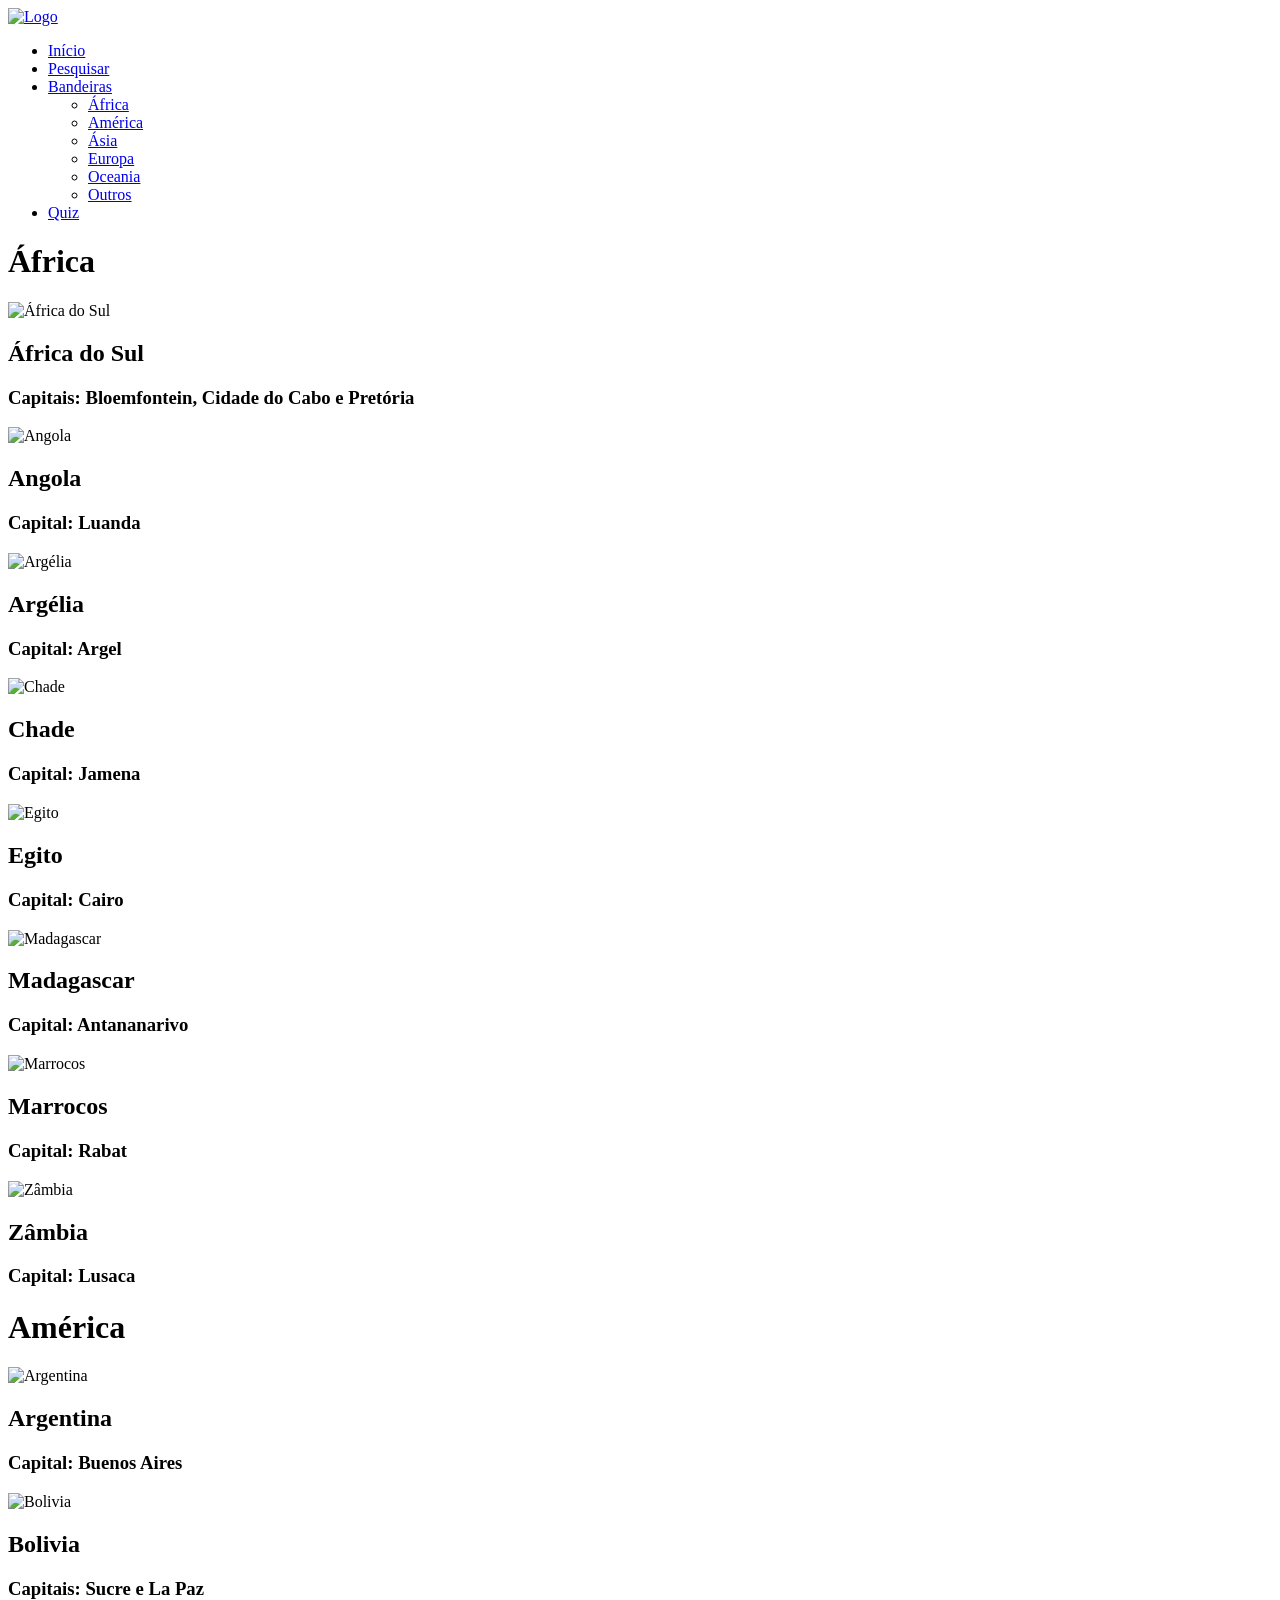
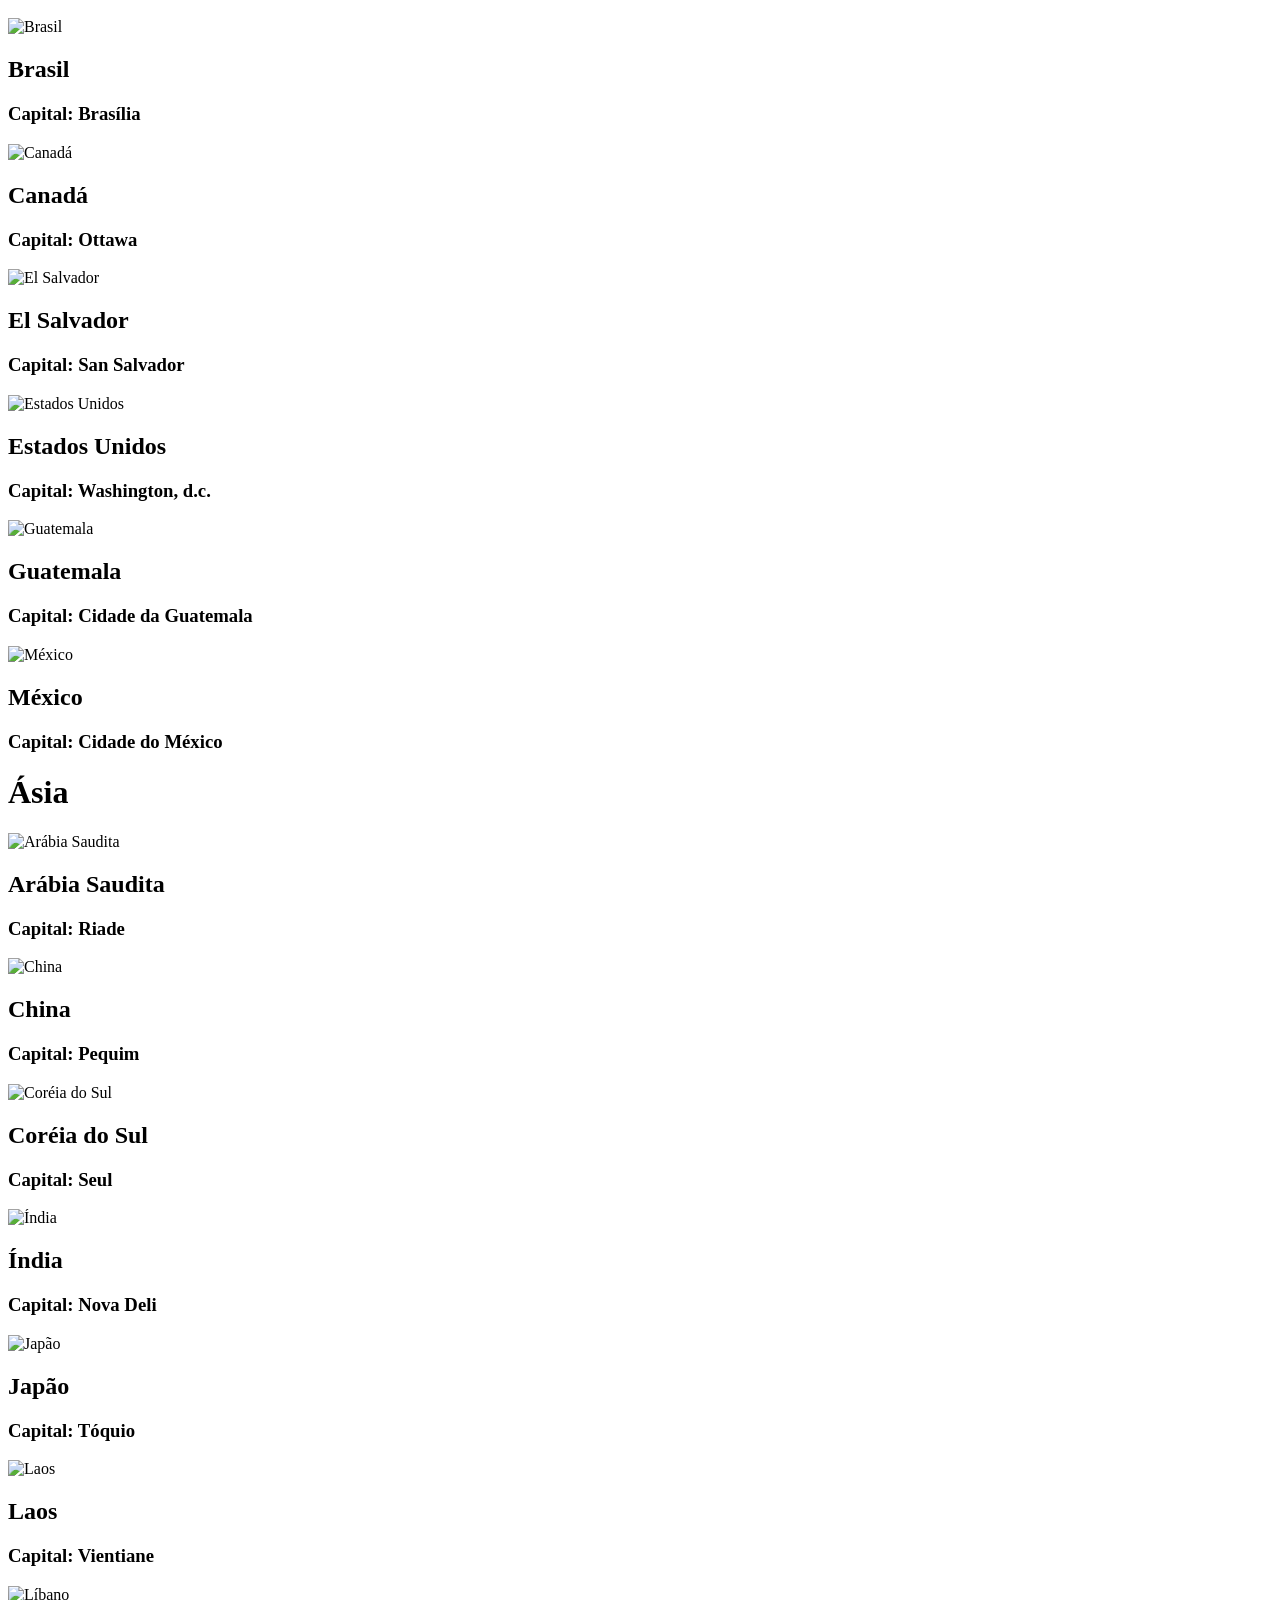
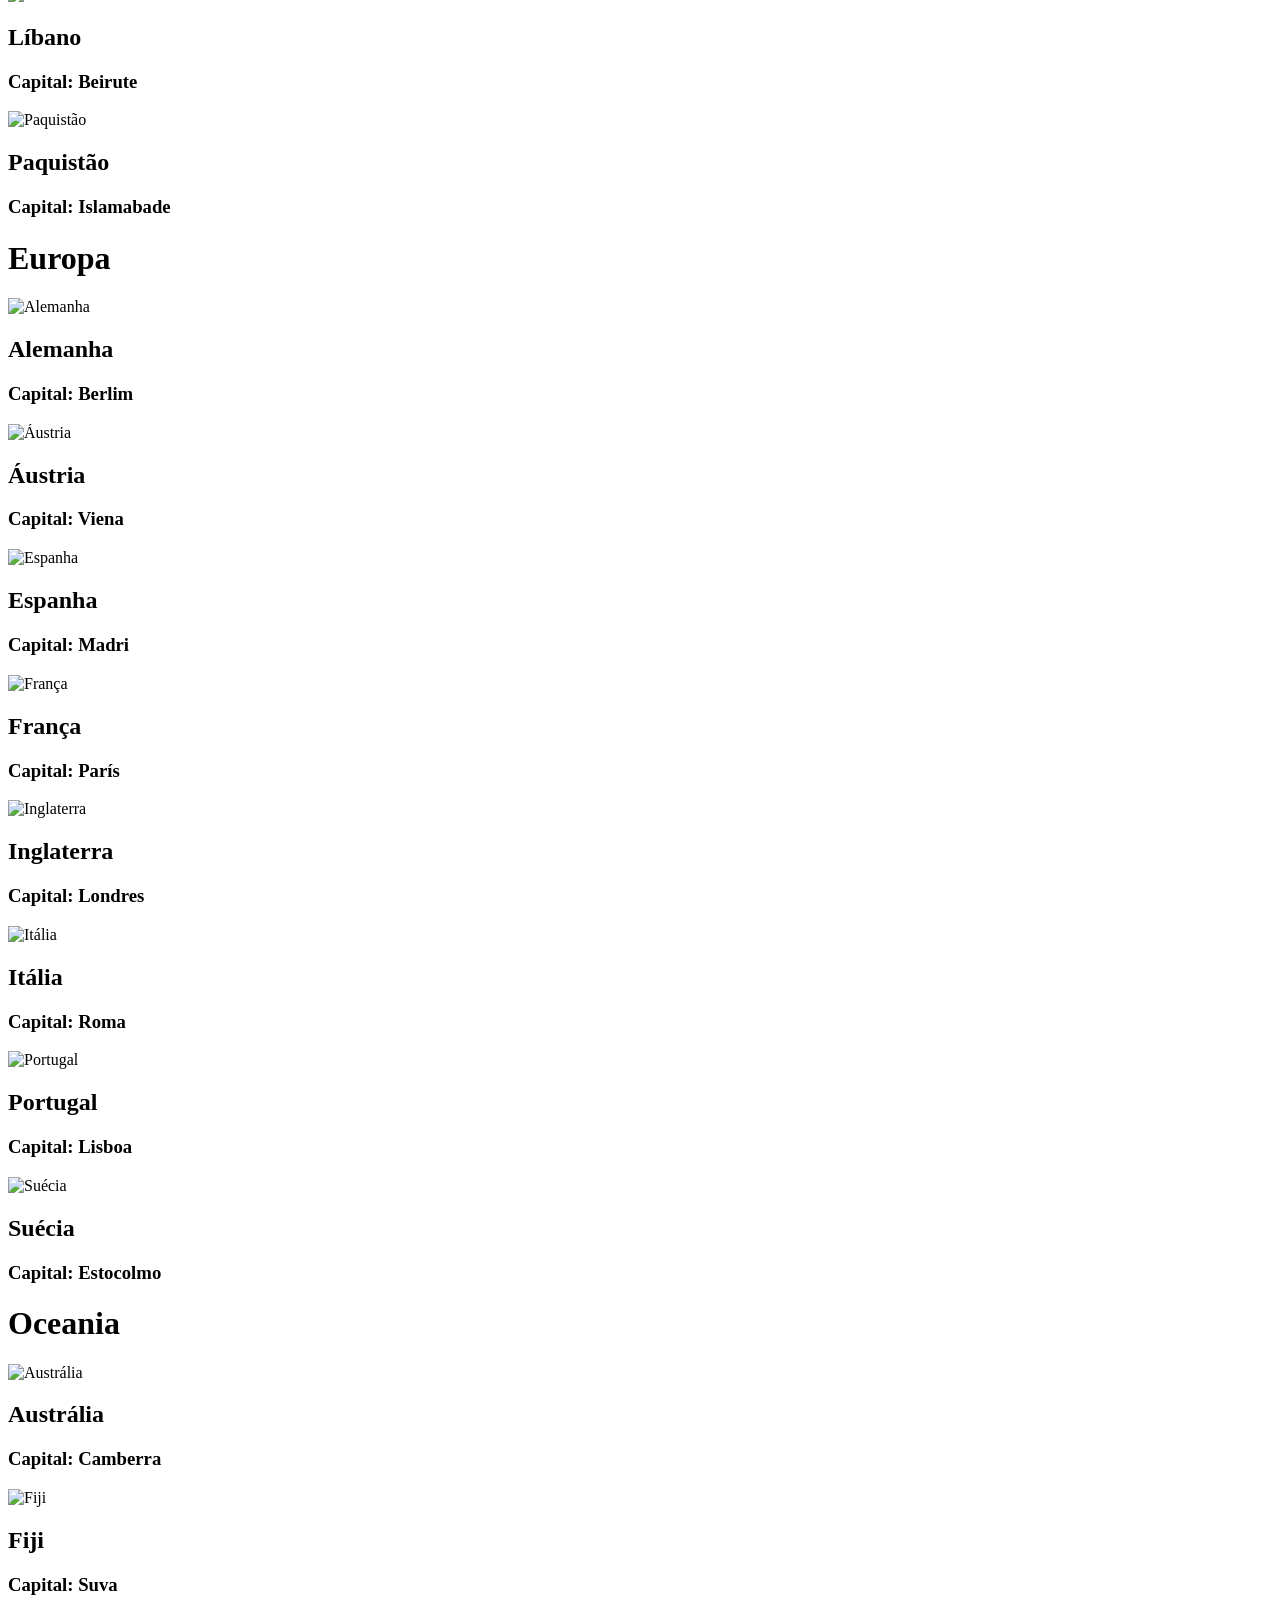
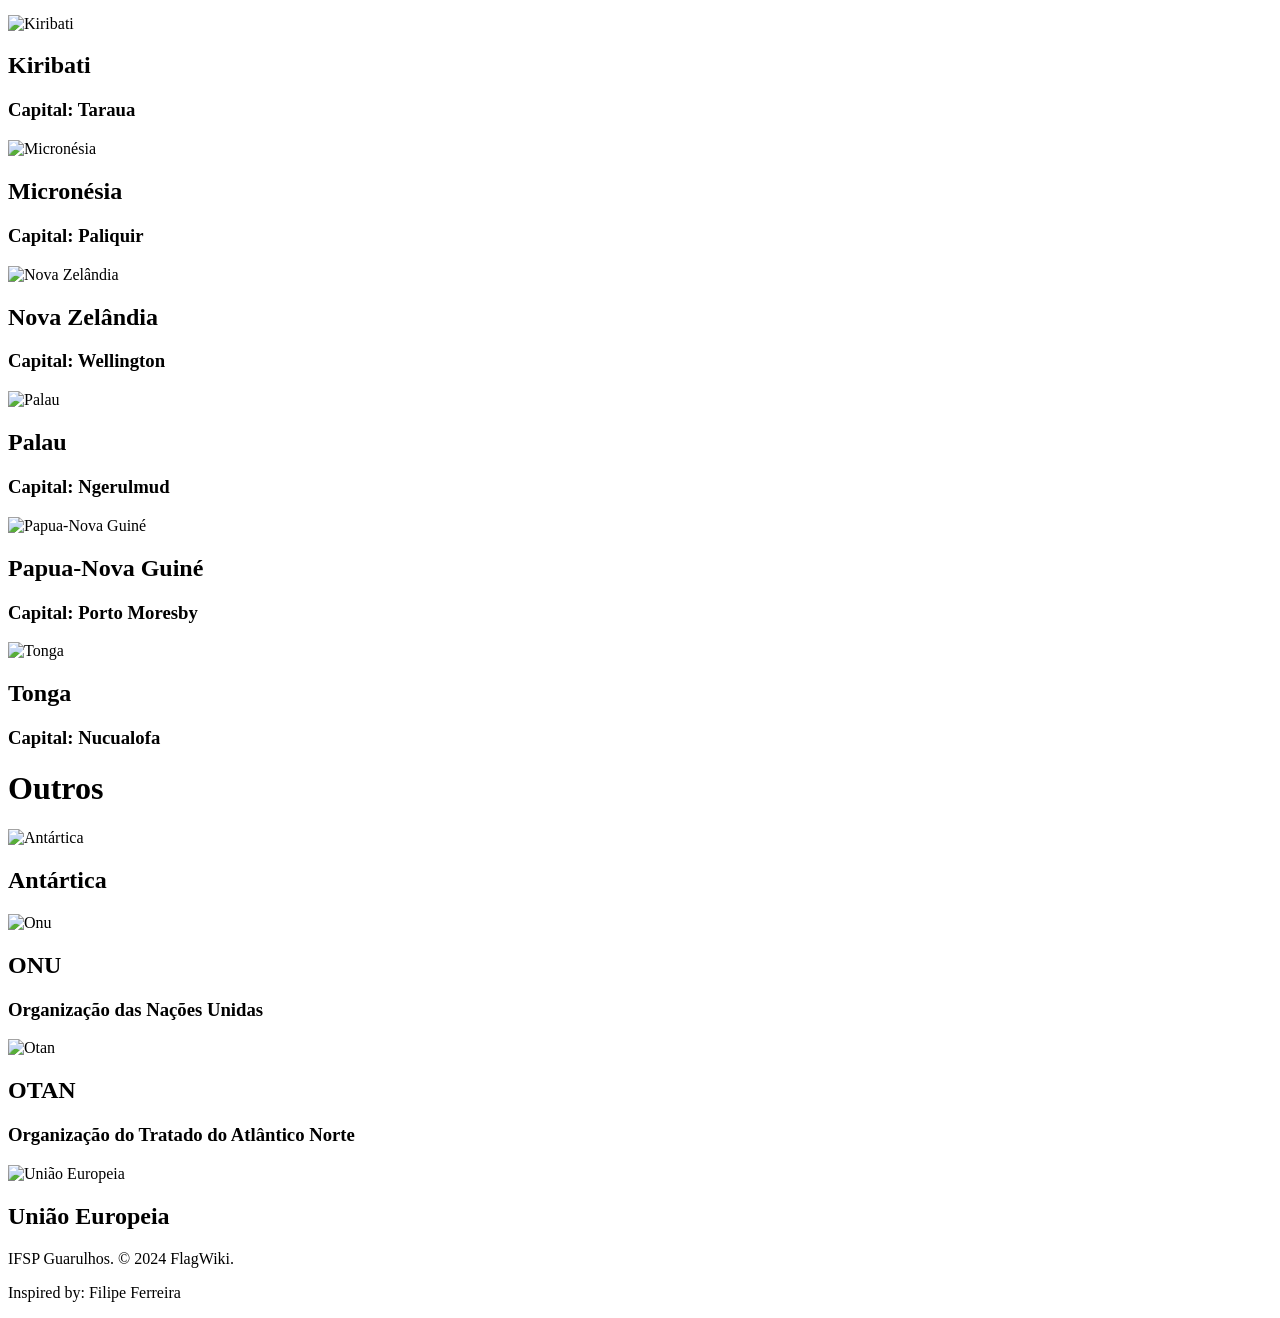
==== Bandeiras.html @ 60eb70ae "Primeiro commit" ====
<!DOCTYPE html>
<html>
    <head>
        <meta charset="UTF-8">
        <meta http-equiv="X-UA-Compatible" content="IE=edge">
        <meta name="viewport" content="width=device-width, initial-scale=1.0">
        <link rel="stylesheet" type="text/css" href="../Bandeiras site/estilos/menu.css"/>
        <link rel="stylesheet" type="text/css" href="../Bandeiras site/estilos/bandeiras.css"/>
        <link rel="icon" href="../Bandeiras site/imagens/Logo.png">
        <script src="../Bandeiras site/scripts/menu.js" defer></script>
        <title>FlagWiki</title>
    </head>
    <body>
        <nav>
            <div class="menu">
                <a href="../Bandeiras site/index.html"><img src="../Bandeiras site/imagens/logoCompleta.png" alt="Logo" class="logo"></a>
                <div class="hamburguer">
                    <span></span>
                    <span></span>
                    <span></span>
                </div>
                <ul class="botoes-menu">
                    <li><a href="../Bandeiras site/index.html">Início</a></li>
                    <li><a href="../Bandeiras site/Pesquisar.html">Pesquisar</a></li>
                    <li class="hamburguer">
                        <a href="../Bandeiras site/Bandeiras.html">Bandeiras</a>
                        <ul class="menuzinho">
                            <li><a href="../Bandeiras site/Bandeiras.html#africa">África</a></li>
                            <li><a href="../Bandeiras site/Bandeiras.html#america">América</a></li>
                            <li><a href="../Bandeiras site/Bandeiras.html#asia">Ásia</a></li>
                            <li><a href="../Bandeiras site/Bandeiras.html#europa">Europa</a></li>
                            <li><a href="../Bandeiras site/Bandeiras.html#oceania">Oceania</a></li>
                            <li><a href="../Bandeiras site/Bandeiras.html#outros">Outros</a></li>
                        </ul>
                    </li>
                    <li><a href="../Bandeiras site/Quiz.html">Quiz</a></li>
                </ul>
            </div>
        </nav>
        <main>
            <div class="bandeiras">
                <h1 id="africa" class="continente">África</h1>
                <div class="bandeiraItem">
                    <img src="../Bandeiras site/imagens/bandeiras/africa/africaDoSul.png" alt="África do Sul">
                <div class="informacoes">
                        <h2>África do Sul</h2>
                        <h3>Capitais: Bloemfontein, Cidade do Cabo e Pretória </h3>
                    </div>
                </div>
                <div class="bandeiraItem">
                    <img src="../Bandeiras site/imagens/bandeiras/africa/angola.png" alt="Angola">
                <div class="informacoes">
                        <h2>Angola</h2>
                        <h3>Capital: Luanda</h3>
                    </div>
                </div>
                <div class="bandeiraItem">
                    <img src="../Bandeiras site/imagens/bandeiras/africa/argelia.jpg" alt="Argélia">
                <div class="informacoes">
                        <h2>Argélia</h2>
                        <h3>Capital: Argel</h3>
                    </div>
                </div>
                <div class="bandeiraItem">
                    <img src="../Bandeiras site/imagens/bandeiras/africa/chade.png" alt="Chade">
                <div class="informacoes">
                        <h2>Chade</h2>
                        <h3>Capital: Jamena</h3>
                    </div>
                </div>
                <div class="bandeiraItem">
                    <img src="../Bandeiras site/imagens/bandeiras/africa/egito.png" alt="Egito">
                <div class="informacoes">
                        <h2>Egito</h2>
                        <h3>Capital: Cairo</h3>
                    </div>
                </div>
                <div class="bandeiraItem">
                    <img src="../Bandeiras site/imagens/bandeiras/africa/madagascar.png" alt="Madagascar">
                <div class="informacoes">
                        <h2>Madagascar</h2>
                        <h3>Capital: Antananarivo</h3>
                    </div>
                </div>
                <div class="bandeiraItem">
                    <img src="../Bandeiras site/imagens/bandeiras/africa/marrocos.png" alt="Marrocos">
                <div class="informacoes">
                        <h2>Marrocos</h2>
                        <h3>Capital: Rabat</h3>
                    </div>
                </div>
                <div class="bandeiraItem">
                    <img src="../Bandeiras site/imagens/bandeiras/africa/zambia.png" alt="Zâmbia">
                <div class="informacoes">
                        <h2>Zâmbia</h2>
                        <h3>Capital: Lusaca</h3>
                    </div>
                </div>
                <h1 id="america" class="continente">América</h1>
                <div class="bandeiraItem">
                    <img src="../Bandeiras site/imagens/bandeiras/americas/argentina.png" alt="Argentina">
                <div class="informacoes">
                        <h2>Argentina</h2>
                        <h3>Capital: Buenos Aires</h3>
                    </div>
                </div>
                <div class="bandeiraItem">
                    <img src="../Bandeiras site/imagens/bandeiras/americas/bolivia.png" alt="Bolivia">
                <div class="informacoes">
                        <h2>Bolivia</h2>
                        <h3>Capitais: Sucre e La Paz</h3>
                    </div>
                </div>
                <div class="bandeiraItem">
                    <img src="../Bandeiras site/imagens/bandeiras/americas/brasil.png" alt="Brasil">
                <div class="informacoes">
                        <h2>Brasil</h2>
                        <h3>Capital: Brasília</h3>
                    </div>
                </div>
                <div class="bandeiraItem">
                    <img src="../Bandeiras site/imagens/bandeiras/americas/canada.png" alt="Canadá">
                <div class="informacoes">
                        <h2>Canadá</h2>
                        <h3>Capital: Ottawa</h3>
                    </div>
                </div>
                <div class="bandeiraItem">
                    <img src="../Bandeiras site/imagens/bandeiras/americas/elSalvador.png" alt="El Salvador">
                <div class="informacoes">
                        <h2>El Salvador</h2>
                        <h3>Capital: San Salvador</h3>
                    </div>
                </div>
                <div class="bandeiraItem">
                    <img src="../Bandeiras site/imagens/bandeiras/americas/estadosUnidos.png" alt="Estados Unidos">
                <div class="informacoes">
                        <h2>Estados Unidos</h2>
                        <h3>Capital: Washington, d.c.</h3>
                    </div>
                </div>
                <div class="bandeiraItem">
                    <img src="../Bandeiras site/imagens/bandeiras/americas/guatemala.png" alt="Guatemala">
                <div class="informacoes">
                        <h2>Guatemala</h2>
                        <h3>Capital: Cidade da Guatemala</h3>
                    </div>
                </div>
                <div class="bandeiraItem">
                    <img src="../Bandeiras site/imagens/bandeiras/americas/mexico.png" alt="México">
                <div class="informacoes">
                        <h2>México</h2>
                        <h3>Capital: Cidade do México</h3>
                    </div>
                </div>
                <h1 id="asia" class="continente">Ásia</h1>
                <div class="bandeiraItem">
                    <img src="../Bandeiras site/imagens/bandeiras/asia/arabiaSaudita.png" alt="Arábia Saudita">
                <div class="informacoes">
                        <h2>Arábia Saudita</h2>
                        <h3>Capital: Riade</h3>
                    </div>
                </div>
                <div class="bandeiraItem">
                    <img src="../Bandeiras site/imagens/bandeiras/asia/china.png" alt="China">
                <div class="informacoes">
                        <h2>China</h2>
                        <h3>Capital: Pequim</h3>
                    </div>
                </div>
                <div class="bandeiraItem">
                    <img src="../Bandeiras site/imagens/bandeiras/asia/coreiaDoSul.png" alt="Coréia do Sul">
                <div class="informacoes">
                        <h2>Coréia do Sul</h2>
                        <h3>Capital: Seul</h3>
                    </div>
                </div>
                <div class="bandeiraItem">
                    <img src="../Bandeiras site/imagens/bandeiras/asia/india.png" alt="Índia">
                <div class="informacoes">
                        <h2>Índia</h2>
                        <h3>Capital: Nova Deli</h3>
                    </div>
                </div>
                <div class="bandeiraItem">
                    <img src="../Bandeiras site/imagens/bandeiras/asia/japao.png" alt="Japão">
                <div class="informacoes">
                        <h2>Japão</h2>
                        <h3>Capital: Tóquio</h3>
                    </div>
                </div>
                <div class="bandeiraItem">
                    <img src="../Bandeiras site/imagens/bandeiras/asia/laos.png" alt="Laos">
                <div class="informacoes">
                        <h2>Laos</h2>
                        <h3>Capital: Vientiane</h3>
                    </div>
                </div>
                <div class="bandeiraItem">
                    <img src="../Bandeiras site/imagens/bandeiras/asia/libano.png" alt="Líbano">
                <div class="informacoes">
                        <h2>Líbano</h2>
                        <h3>Capital: Beirute</h3>
                    </div>
                </div>
                <div class="bandeiraItem">
                    <img src="../Bandeiras site/imagens/bandeiras/asia/paquistao.png" alt="Paquistão">
                <div class="informacoes">
                        <h2>Paquistão</h2>
                        <h3>Capital: Islamabade</h3>
                    </div>
                </div>
                <h1 id="europa" class="continente">Europa</h1>
                <div class="bandeiraItem">
                    <img src="../Bandeiras site/imagens/bandeiras/europa/alemanha.png" alt="Alemanha">
                <div class="informacoes">
                        <h2>Alemanha</h2>
                        <h3>Capital: Berlim</h3>
                    </div>
                </div>
                <div class="bandeiraItem">
                    <img src="../Bandeiras site/imagens/bandeiras/europa/austria.png" alt="Áustria">
                <div class="informacoes">
                        <h2>Áustria</h2>
                        <h3>Capital: Viena</h3>
                    </div>
                </div>
                <div class="bandeiraItem">
                    <img src="../Bandeiras site/imagens/bandeiras/europa/espanha.png" alt="Espanha">
                <div class="informacoes">
                        <h2>Espanha</h2>
                        <h3>Capital: Madri</h3>
                    </div>
                </div>
                <div class="bandeiraItem">
                    <img src="../Bandeiras site/imagens/bandeiras/europa/franca.png" alt="França">
                <div class="informacoes">
                        <h2>França</h2>
                        <h3>Capital: París</h3>
                    </div>
                </div>
                <div class="bandeiraItem">
                    <img src="../Bandeiras site/imagens/bandeiras/europa/inglaterra.jpg" alt="Inglaterra">
                <div class="informacoes">
                        <h2>Inglaterra</h2>
                        <h3>Capital: Londres</h3>
                    </div>
                </div>
                <div class="bandeiraItem">
                    <img src="../Bandeiras site/imagens/bandeiras/europa/italia.png" alt="Itália">
                <div class="informacoes">
                        <h2>Itália</h2>
                        <h3>Capital: Roma</h3>
                    </div>
                </div>
                <div class="bandeiraItem">
                    <img src="../Bandeiras site/imagens/bandeiras/europa/portugal.png" alt="Portugal">
                <div class="informacoes">
                        <h2>Portugal</h2>
                        <h3>Capital: Lisboa</h3>
                    </div>
                </div>
                <div class="bandeiraItem">
                    <img src="../Bandeiras site/imagens/bandeiras/europa/suecia.png" alt="Suécia">
                <div class="informacoes">
                        <h2>Suécia</h2>
                        <h3>Capital: Estocolmo</h3>
                    </div>
                </div>
                <h1 id="oceania" class="continente">Oceania</h1>
                <div class="bandeiraItem">
                    <img src="../Bandeiras site/imagens/bandeiras/oceania/australia.png" alt="Austrália">
                <div class="informacoes">
                        <h2>Austrália</h2>
                        <h3>Capital: Camberra</h3>
                    </div>
                </div>
                <div class="bandeiraItem">
                    <img src="../Bandeiras site/imagens/bandeiras/oceania/fiji.png" alt="Fiji">
                <div class="informacoes">
                        <h2>Fiji</h2>
                        <h3>Capital: Suva</h3>
                    </div>
                </div>
                <div class="bandeiraItem">
                    <img src="../Bandeiras site/imagens/bandeiras/oceania/kiribati.png" alt="Kiribati">
                <div class="informacoes">
                        <h2>Kiribati</h2>
                        <h3>Capital: Taraua</h3>
                    </div>
                </div>
                <div class="bandeiraItem">
                    <img src="../Bandeiras site/imagens/bandeiras/oceania/micronesia.png" alt="Micronésia">
                <div class="informacoes">
                        <h2>Micronésia</h2>
                        <h3>Capital: Paliquir</h3>
                    </div>
                </div>
                <div class="bandeiraItem">
                    <img src="../Bandeiras site/imagens/bandeiras/oceania/novaZelandia.png" alt="Nova Zelândia">
                <div class="informacoes">
                        <h2>Nova Zelândia</h2>
                        <h3>Capital: Wellington</h3>
                    </div>
                </div>
                <div class="bandeiraItem">
                    <img src="../Bandeiras site/imagens/bandeiras/oceania/palau.png" alt="Palau">
                <div class="informacoes">
                        <h2>Palau</h2>
                        <h3>Capital: Ngerulmud</h3>
                    </div>
                </div>
                <div class="bandeiraItem">
                    <img src="../Bandeiras site/imagens/bandeiras/oceania/papuaNovaGuine.png" alt="Papua-Nova Guiné">
                <div class="informacoes">
                        <h2>Papua-Nova Guiné</h2>
                        <h3>Capital: Porto Moresby</h3>
                    </div>
                </div>
                <div class="bandeiraItem">
                    <img src="../Bandeiras site/imagens/bandeiras/oceania/tonga.png" alt="Tonga">
                <div class="informacoes">
                        <h2>Tonga</h2>
                        <h3>Capital: Nucualofa</h3>
                    </div>
                </div>
                <h1 id="outros" class="continente">Outros</h1>
                <div class="bandeiraItem">
                    <img src="../Bandeiras site/imagens/bandeiras/outros/antartica.png" alt="Antártica">
                <div class="informacoes">
                        <h2>Antártica</h2>
                    </div>
                </div>
                <div class="bandeiraItem">
                    <img src="../Bandeiras site/imagens/bandeiras/outros/onu.jpg" alt="Onu">
                <div class="informacoes">
                        <h2>ONU</h2>
                        <h3>Organização das Nações Unidas</h3>
                    </div>
                </div>
                <div class="bandeiraItem">
                    <img src="../Bandeiras site/imagens/bandeiras/outros/otan.png" alt="Otan">
                <div class="informacoes">
                        <h2>OTAN</h2>
                        <h3>Organização do Tratado do Atlântico Norte</h3>
                    </div>
                </div>
                <div class="bandeiraItem">
                    <img src="../Bandeiras site/imagens/bandeiras/outros/uniaoEuropeia.png" alt="União Europeia">
                <div class="informacoes">
                        <h2>União Europeia</h2>
                    </div>
                </div>
            </div>
        </main>
        <footer>
            <p>IFSP Guarulhos. © 2024 FlagWiki.</p>
            <p>Inspired by: Filipe Ferreira</p>
        </footer>
    </body>
</html>
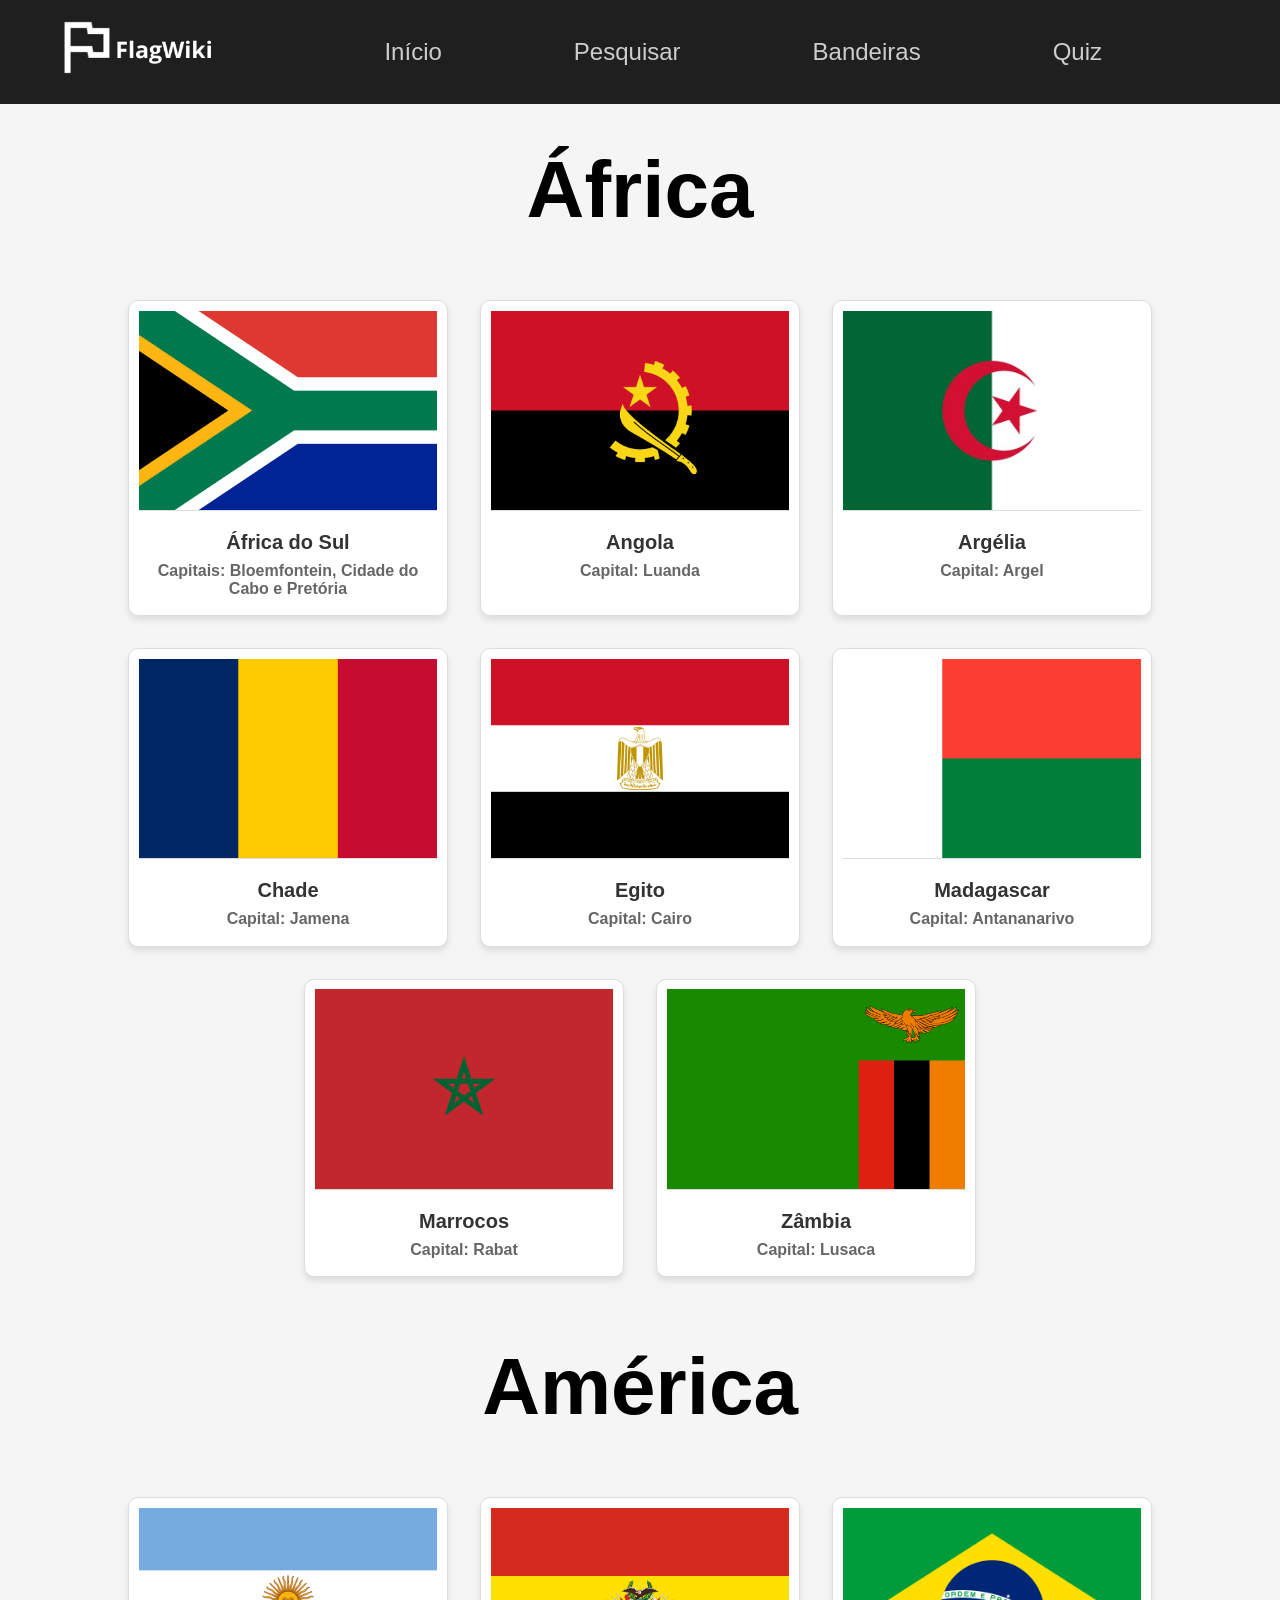
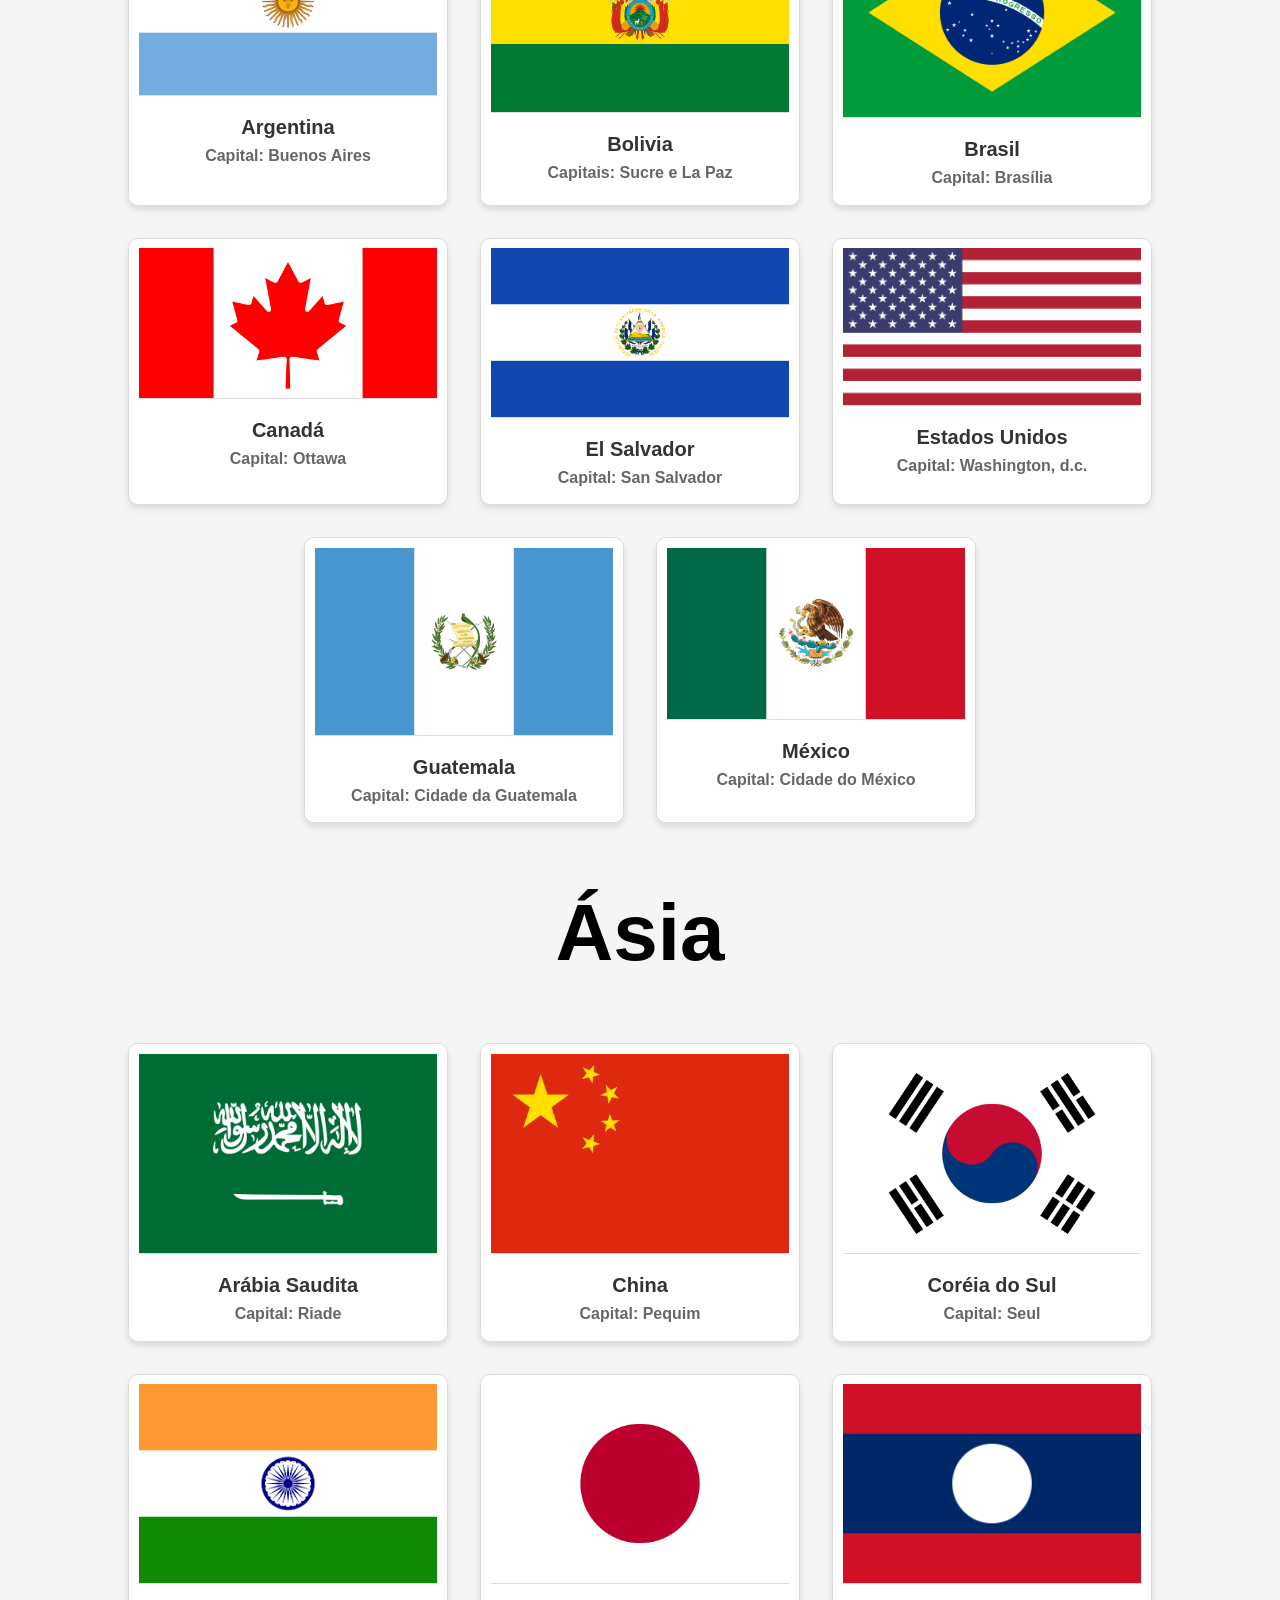
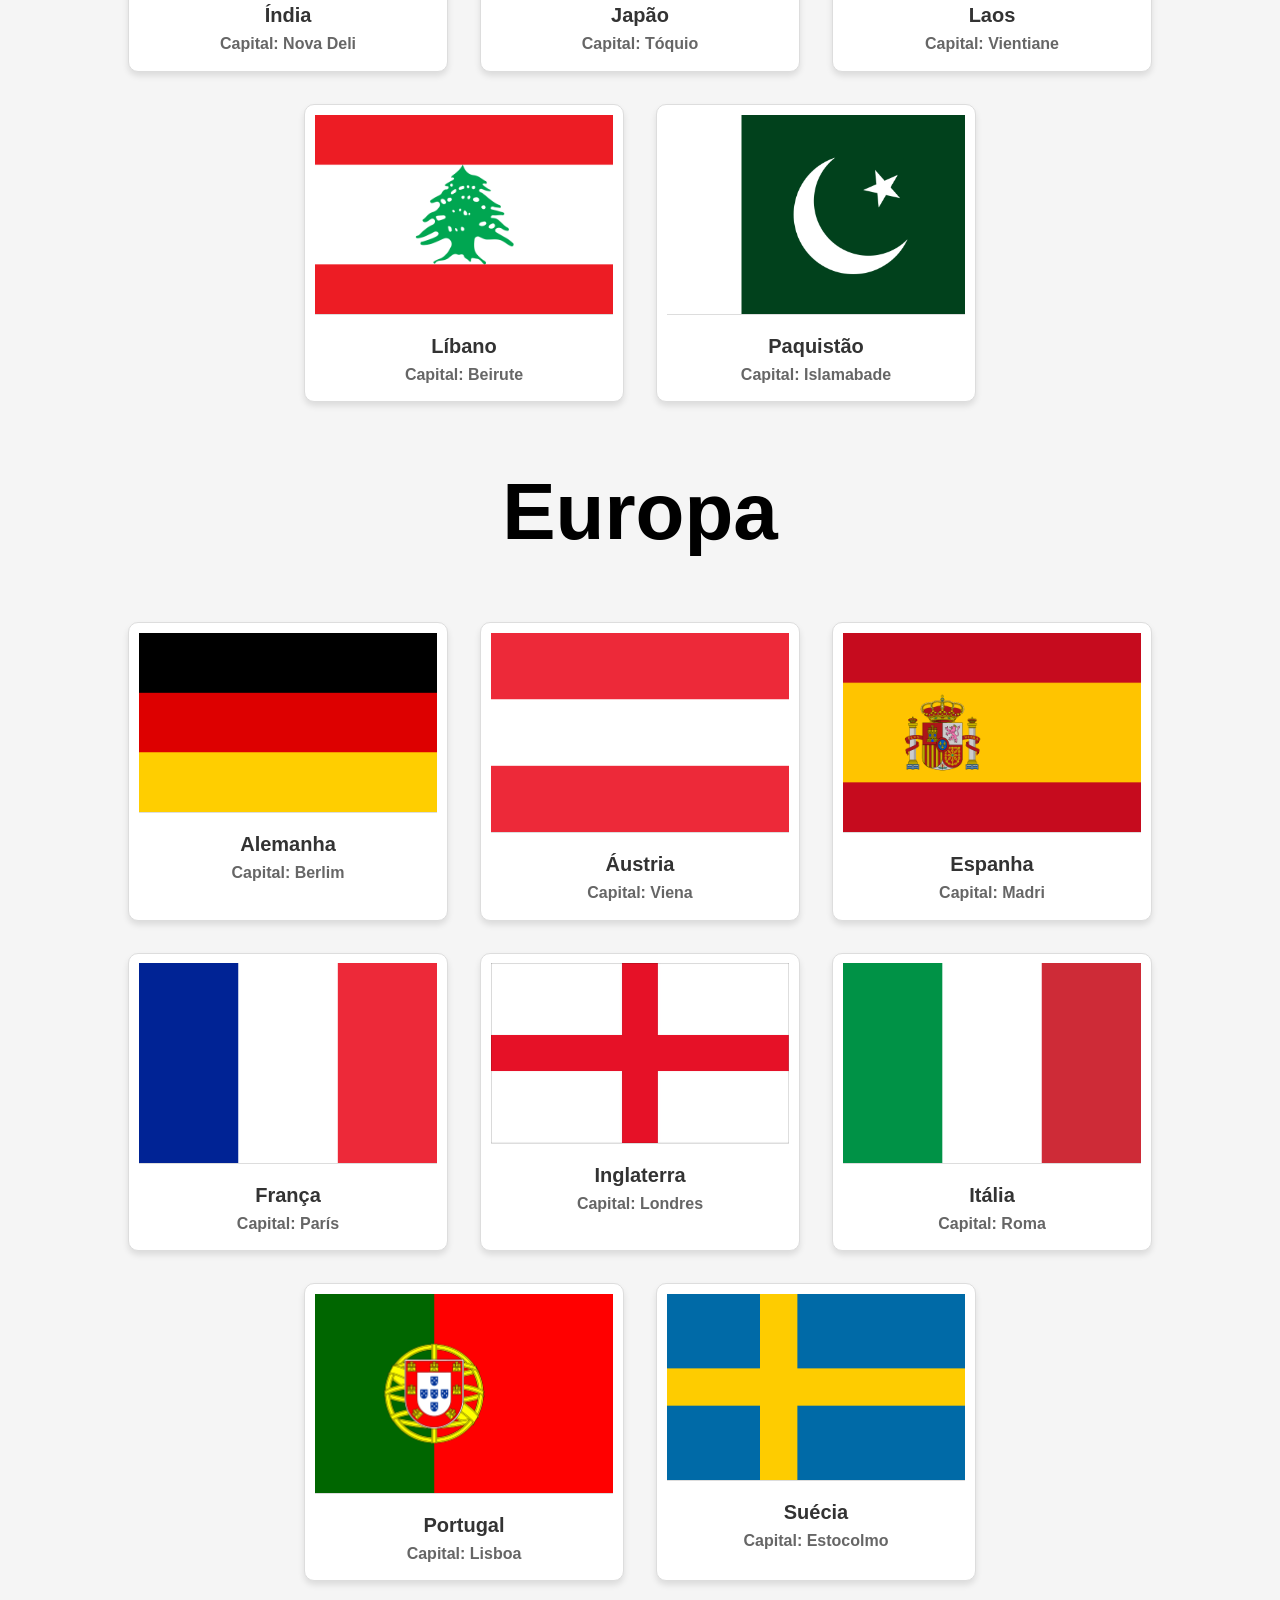
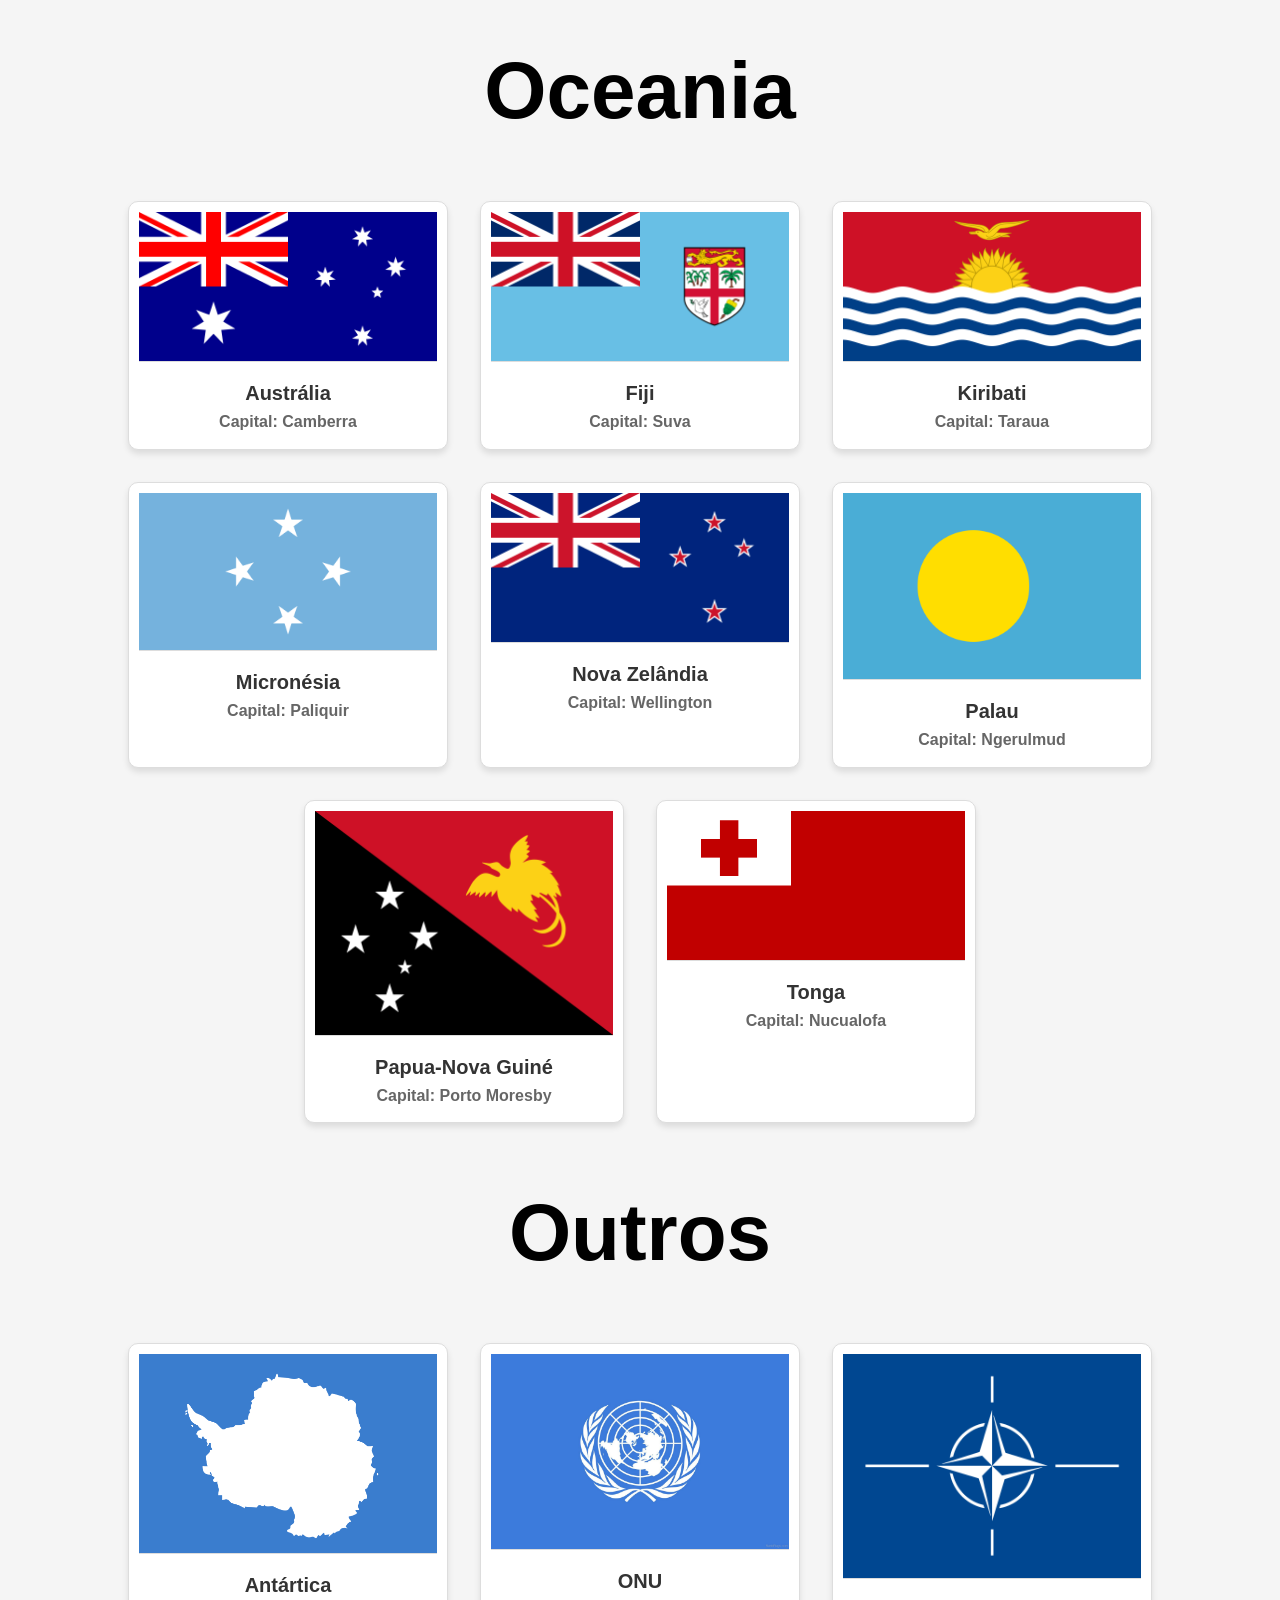
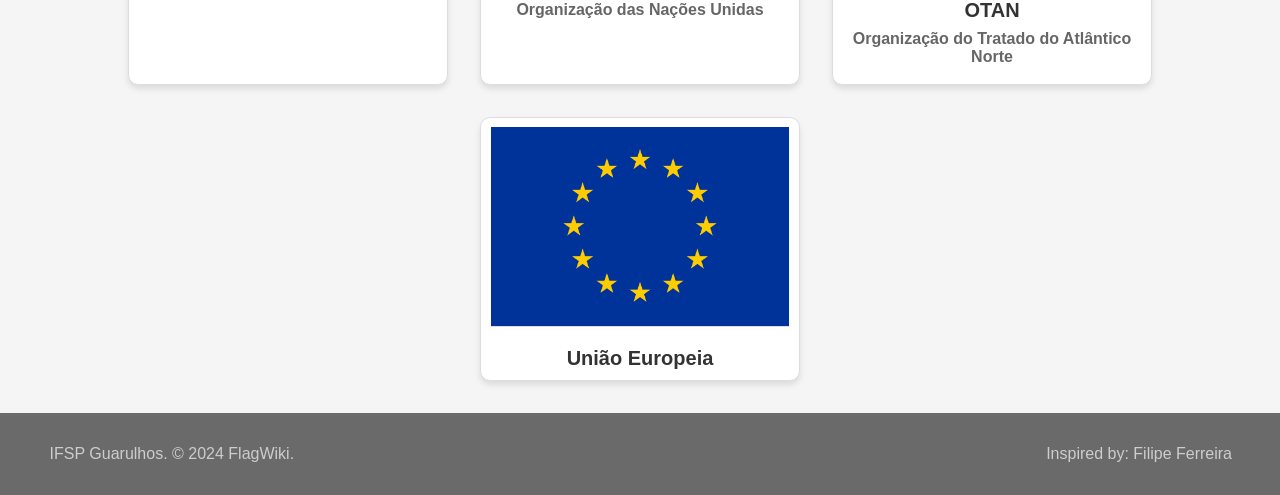
==== commit 91daa5a2: "corrigindo caminhos e css" ====
--- a/Bandeiras.html
+++ b/Bandeiras.html
@@ -4,36 +4,36 @@
         <meta charset="UTF-8">
         <meta http-equiv="X-UA-Compatible" content="IE=edge">
         <meta name="viewport" content="width=device-width, initial-scale=1.0">
-        <link rel="stylesheet" type="text/css" href="../Bandeiras site/estilos/menu.css"/>
-        <link rel="stylesheet" type="text/css" href="../Bandeiras site/estilos/bandeiras.css"/>
-        <link rel="icon" href="../Bandeiras site/imagens/Logo.png">
-        <script src="../Bandeiras site/scripts/menu.js" defer></script>
+        <link rel="stylesheet" type="text/css" href="estilos/menu.css"/>
+        <link rel="stylesheet" type="text/css" href="estilos/bandeiras.css"/>
+        <link rel="icon" href="imagens/Logo.png">
+        <script src="scripts/menu.js" defer></script>
         <title>FlagWiki</title>
     </head>
     <body>
         <nav>
             <div class="menu">
-                <a href="../Bandeiras site/index.html"><img src="../Bandeiras site/imagens/logoCompleta.png" alt="Logo" class="logo"></a>
+                <a href="index.html"><img src="imagens/logoCompleta.png" alt="Logo" class="logo"></a>
                 <div class="hamburguer">
                     <span></span>
                     <span></span>
                     <span></span>
                 </div>
                 <ul class="botoes-menu">
-                    <li><a href="../Bandeiras site/index.html">Início</a></li>
-                    <li><a href="../Bandeiras site/Pesquisar.html">Pesquisar</a></li>
+                    <li><a href="index.html">Início</a></li>
+                    <li><a href="Pesquisar.html">Pesquisar</a></li>
                     <li class="hamburguer">
-                        <a href="../Bandeiras site/Bandeiras.html">Bandeiras</a>
+                        <a href="Bandeiras.html">Bandeiras</a>
                         <ul class="menuzinho">
-                            <li><a href="../Bandeiras site/Bandeiras.html#africa">África</a></li>
-                            <li><a href="../Bandeiras site/Bandeiras.html#america">América</a></li>
-                            <li><a href="../Bandeiras site/Bandeiras.html#asia">Ásia</a></li>
-                            <li><a href="../Bandeiras site/Bandeiras.html#europa">Europa</a></li>
-                            <li><a href="../Bandeiras site/Bandeiras.html#oceania">Oceania</a></li>
-                            <li><a href="../Bandeiras site/Bandeiras.html#outros">Outros</a></li>
+                            <li><a href="Bandeiras.html#africa">África</a></li>
+                            <li><a href="Bandeiras.html#america">América</a></li>
+                            <li><a href="Bandeiras.html#asia">Ásia</a></li>
+                            <li><a href="Bandeiras.html#europa">Europa</a></li>
+                            <li><a href="Bandeiras.html#oceania">Oceania</a></li>
+                            <li><a href="Bandeiras.html#outros">Outros</a></li>
                         </ul>
                     </li>
-                    <li><a href="../Bandeiras site/Quiz.html">Quiz</a></li>
+                    <li><a href="Quiz.html">Quiz</a></li>
                 </ul>
             </div>
         </nav>
@@ -41,56 +41,56 @@
             <div class="bandeiras">
                 <h1 id="africa" class="continente">África</h1>
                 <div class="bandeiraItem">
-                    <img src="../Bandeiras site/imagens/bandeiras/africa/africaDoSul.png" alt="África do Sul">
+                    <img src="imagens/bandeiras/africa/africaDoSul.png" alt="África do Sul">
                 <div class="informacoes">
                         <h2>África do Sul</h2>
                         <h3>Capitais: Bloemfontein, Cidade do Cabo e Pretória </h3>
                     </div>
                 </div>
                 <div class="bandeiraItem">
-                    <img src="../Bandeiras site/imagens/bandeiras/africa/angola.png" alt="Angola">
+                    <img src="imagens/bandeiras/africa/angola.png" alt="Angola">
                 <div class="informacoes">
                         <h2>Angola</h2>
                         <h3>Capital: Luanda</h3>
                     </div>
                 </div>
                 <div class="bandeiraItem">
-                    <img src="../Bandeiras site/imagens/bandeiras/africa/argelia.jpg" alt="Argélia">
+                    <img src="imagens/bandeiras/africa/argelia.jpg" alt="Argélia">
                 <div class="informacoes">
                         <h2>Argélia</h2>
                         <h3>Capital: Argel</h3>
                     </div>
                 </div>
                 <div class="bandeiraItem">
-                    <img src="../Bandeiras site/imagens/bandeiras/africa/chade.png" alt="Chade">
+                    <img src="imagens/bandeiras/africa/chade.png" alt="Chade">
                 <div class="informacoes">
                         <h2>Chade</h2>
                         <h3>Capital: Jamena</h3>
                     </div>
                 </div>
                 <div class="bandeiraItem">
-                    <img src="../Bandeiras site/imagens/bandeiras/africa/egito.png" alt="Egito">
+                    <img src="imagens/bandeiras/africa/egito.png" alt="Egito">
                 <div class="informacoes">
                         <h2>Egito</h2>
                         <h3>Capital: Cairo</h3>
                     </div>
                 </div>
                 <div class="bandeiraItem">
-                    <img src="../Bandeiras site/imagens/bandeiras/africa/madagascar.png" alt="Madagascar">
+                    <img src="imagens/bandeiras/africa/madagascar.png" alt="Madagascar">
                 <div class="informacoes">
                         <h2>Madagascar</h2>
                         <h3>Capital: Antananarivo</h3>
                     </div>
                 </div>
                 <div class="bandeiraItem">
-                    <img src="../Bandeiras site/imagens/bandeiras/africa/marrocos.png" alt="Marrocos">
+                    <img src="imagens/bandeiras/africa/marrocos.png" alt="Marrocos">
                 <div class="informacoes">
                         <h2>Marrocos</h2>
                         <h3>Capital: Rabat</h3>
                     </div>
                 </div>
                 <div class="bandeiraItem">
-                    <img src="../Bandeiras site/imagens/bandeiras/africa/zambia.png" alt="Zâmbia">
+                    <img src="imagens/bandeiras/africa/zambia.png" alt="Zâmbia">
                 <div class="informacoes">
                         <h2>Zâmbia</h2>
                         <h3>Capital: Lusaca</h3>
@@ -98,56 +98,56 @@
                 </div>
                 <h1 id="america" class="continente">América</h1>
                 <div class="bandeiraItem">
-                    <img src="../Bandeiras site/imagens/bandeiras/americas/argentina.png" alt="Argentina">
+                    <img src="imagens/bandeiras/americas/argentina.png" alt="Argentina">
                 <div class="informacoes">
                         <h2>Argentina</h2>
                         <h3>Capital: Buenos Aires</h3>
                     </div>
                 </div>
                 <div class="bandeiraItem">
-                    <img src="../Bandeiras site/imagens/bandeiras/americas/bolivia.png" alt="Bolivia">
+                    <img src="imagens/bandeiras/americas/bolivia.png" alt="Bolivia">
                 <div class="informacoes">
                         <h2>Bolivia</h2>
                         <h3>Capitais: Sucre e La Paz</h3>
                     </div>
                 </div>
                 <div class="bandeiraItem">
-                    <img src="../Bandeiras site/imagens/bandeiras/americas/brasil.png" alt="Brasil">
+                    <img src="imagens/bandeiras/americas/brasil.png" alt="Brasil">
                 <div class="informacoes">
                         <h2>Brasil</h2>
                         <h3>Capital: Brasília</h3>
                     </div>
                 </div>
                 <div class="bandeiraItem">
-                    <img src="../Bandeiras site/imagens/bandeiras/americas/canada.png" alt="Canadá">
+                    <img src="imagens/bandeiras/americas/canada.png" alt="Canadá">
                 <div class="informacoes">
                         <h2>Canadá</h2>
                         <h3>Capital: Ottawa</h3>
                     </div>
                 </div>
                 <div class="bandeiraItem">
-                    <img src="../Bandeiras site/imagens/bandeiras/americas/elSalvador.png" alt="El Salvador">
+                    <img src="imagens/bandeiras/americas/elSalvador.png" alt="El Salvador">
                 <div class="informacoes">
                         <h2>El Salvador</h2>
                         <h3>Capital: San Salvador</h3>
                     </div>
                 </div>
                 <div class="bandeiraItem">
-                    <img src="../Bandeiras site/imagens/bandeiras/americas/estadosUnidos.png" alt="Estados Unidos">
+                    <img src="imagens/bandeiras/americas/estadosUnidos.png" alt="Estados Unidos">
                 <div class="informacoes">
                         <h2>Estados Unidos</h2>
                         <h3>Capital: Washington, d.c.</h3>
                     </div>
                 </div>
                 <div class="bandeiraItem">
-                    <img src="../Bandeiras site/imagens/bandeiras/americas/guatemala.png" alt="Guatemala">
+                    <img src="imagens/bandeiras/americas/guatemala.png" alt="Guatemala">
                 <div class="informacoes">
                         <h2>Guatemala</h2>
                         <h3>Capital: Cidade da Guatemala</h3>
                     </div>
                 </div>
                 <div class="bandeiraItem">
-                    <img src="../Bandeiras site/imagens/bandeiras/americas/mexico.png" alt="México">
+                    <img src="imagens/bandeiras/americas/mexico.png" alt="México">
                 <div class="informacoes">
                         <h2>México</h2>
                         <h3>Capital: Cidade do México</h3>
@@ -155,56 +155,56 @@
                 </div>
                 <h1 id="asia" class="continente">Ásia</h1>
                 <div class="bandeiraItem">
-                    <img src="../Bandeiras site/imagens/bandeiras/asia/arabiaSaudita.png" alt="Arábia Saudita">
+                    <img src="imagens/bandeiras/asia/arabiaSaudita.png" alt="Arábia Saudita">
                 <div class="informacoes">
                         <h2>Arábia Saudita</h2>
                         <h3>Capital: Riade</h3>
                     </div>
                 </div>
                 <div class="bandeiraItem">
-                    <img src="../Bandeiras site/imagens/bandeiras/asia/china.png" alt="China">
+                    <img src="imagens/bandeiras/asia/china.png" alt="China">
                 <div class="informacoes">
                         <h2>China</h2>
                         <h3>Capital: Pequim</h3>
                     </div>
                 </div>
                 <div class="bandeiraItem">
-                    <img src="../Bandeiras site/imagens/bandeiras/asia/coreiaDoSul.png" alt="Coréia do Sul">
+                    <img src="imagens/bandeiras/asia/coreiaDoSul.png" alt="Coréia do Sul">
                 <div class="informacoes">
                         <h2>Coréia do Sul</h2>
                         <h3>Capital: Seul</h3>
                     </div>
                 </div>
                 <div class="bandeiraItem">
-                    <img src="../Bandeiras site/imagens/bandeiras/asia/india.png" alt="Índia">
+                    <img src="imagens/bandeiras/asia/india.png" alt="Índia">
                 <div class="informacoes">
                         <h2>Índia</h2>
                         <h3>Capital: Nova Deli</h3>
                     </div>
                 </div>
                 <div class="bandeiraItem">
-                    <img src="../Bandeiras site/imagens/bandeiras/asia/japao.png" alt="Japão">
+                    <img src="imagens/bandeiras/asia/japao.png" alt="Japão">
                 <div class="informacoes">
                         <h2>Japão</h2>
                         <h3>Capital: Tóquio</h3>
                     </div>
                 </div>
                 <div class="bandeiraItem">
-                    <img src="../Bandeiras site/imagens/bandeiras/asia/laos.png" alt="Laos">
+                    <img src="imagens/bandeiras/asia/laos.png" alt="Laos">
                 <div class="informacoes">
                         <h2>Laos</h2>
                         <h3>Capital: Vientiane</h3>
                     </div>
                 </div>
                 <div class="bandeiraItem">
-                    <img src="../Bandeiras site/imagens/bandeiras/asia/libano.png" alt="Líbano">
+                    <img src="imagens/bandeiras/asia/libano.png" alt="Líbano">
                 <div class="informacoes">
                         <h2>Líbano</h2>
                         <h3>Capital: Beirute</h3>
                     </div>
                 </div>
                 <div class="bandeiraItem">
-                    <img src="../Bandeiras site/imagens/bandeiras/asia/paquistao.png" alt="Paquistão">
+                    <img src="imagens/bandeiras/asia/paquistao.png" alt="Paquistão">
                 <div class="informacoes">
                         <h2>Paquistão</h2>
                         <h3>Capital: Islamabade</h3>
@@ -212,56 +212,56 @@
                 </div>
                 <h1 id="europa" class="continente">Europa</h1>
                 <div class="bandeiraItem">
-                    <img src="../Bandeiras site/imagens/bandeiras/europa/alemanha.png" alt="Alemanha">
+                    <img src="imagens/bandeiras/europa/alemanha.png" alt="Alemanha">
                 <div class="informacoes">
                         <h2>Alemanha</h2>
                         <h3>Capital: Berlim</h3>
                     </div>
                 </div>
                 <div class="bandeiraItem">
-                    <img src="../Bandeiras site/imagens/bandeiras/europa/austria.png" alt="Áustria">
+                    <img src="imagens/bandeiras/europa/austria.png" alt="Áustria">
                 <div class="informacoes">
                         <h2>Áustria</h2>
                         <h3>Capital: Viena</h3>
                     </div>
                 </div>
                 <div class="bandeiraItem">
-                    <img src="../Bandeiras site/imagens/bandeiras/europa/espanha.png" alt="Espanha">
+                    <img src="imagens/bandeiras/europa/espanha.png" alt="Espanha">
                 <div class="informacoes">
                         <h2>Espanha</h2>
                         <h3>Capital: Madri</h3>
                     </div>
                 </div>
                 <div class="bandeiraItem">
-                    <img src="../Bandeiras site/imagens/bandeiras/europa/franca.png" alt="França">
+                    <img src="imagens/bandeiras/europa/franca.png" alt="França">
                 <div class="informacoes">
                         <h2>França</h2>
                         <h3>Capital: París</h3>
                     </div>
                 </div>
                 <div class="bandeiraItem">
-                    <img src="../Bandeiras site/imagens/bandeiras/europa/inglaterra.jpg" alt="Inglaterra">
+                    <img src="imagens/bandeiras/europa/inglaterra.jpg" alt="Inglaterra">
                 <div class="informacoes">
                         <h2>Inglaterra</h2>
                         <h3>Capital: Londres</h3>
                     </div>
                 </div>
                 <div class="bandeiraItem">
-                    <img src="../Bandeiras site/imagens/bandeiras/europa/italia.png" alt="Itália">
+                    <img src="imagens/bandeiras/europa/italia.png" alt="Itália">
                 <div class="informacoes">
                         <h2>Itália</h2>
                         <h3>Capital: Roma</h3>
                     </div>
                 </div>
                 <div class="bandeiraItem">
-                    <img src="../Bandeiras site/imagens/bandeiras/europa/portugal.png" alt="Portugal">
+                    <img src="imagens/bandeiras/europa/portugal.png" alt="Portugal">
                 <div class="informacoes">
                         <h2>Portugal</h2>
                         <h3>Capital: Lisboa</h3>
                     </div>
                 </div>
                 <div class="bandeiraItem">
-                    <img src="../Bandeiras site/imagens/bandeiras/europa/suecia.png" alt="Suécia">
+                    <img src="imagens/bandeiras/europa/suecia.png" alt="Suécia">
                 <div class="informacoes">
                         <h2>Suécia</h2>
                         <h3>Capital: Estocolmo</h3>
@@ -269,56 +269,56 @@
                 </div>
                 <h1 id="oceania" class="continente">Oceania</h1>
                 <div class="bandeiraItem">
-                    <img src="../Bandeiras site/imagens/bandeiras/oceania/australia.png" alt="Austrália">
+                    <img src="imagens/bandeiras/oceania/australia.png" alt="Austrália">
                 <div class="informacoes">
                         <h2>Austrália</h2>
                         <h3>Capital: Camberra</h3>
                     </div>
                 </div>
                 <div class="bandeiraItem">
-                    <img src="../Bandeiras site/imagens/bandeiras/oceania/fiji.png" alt="Fiji">
+                    <img src="imagens/bandeiras/oceania/fiji.png" alt="Fiji">
                 <div class="informacoes">
                         <h2>Fiji</h2>
                         <h3>Capital: Suva</h3>
                     </div>
                 </div>
                 <div class="bandeiraItem">
-                    <img src="../Bandeiras site/imagens/bandeiras/oceania/kiribati.png" alt="Kiribati">
+                    <img src="imagens/bandeiras/oceania/kiribati.png" alt="Kiribati">
                 <div class="informacoes">
                         <h2>Kiribati</h2>
                         <h3>Capital: Taraua</h3>
                     </div>
                 </div>
                 <div class="bandeiraItem">
-                    <img src="../Bandeiras site/imagens/bandeiras/oceania/micronesia.png" alt="Micronésia">
+                    <img src="imagens/bandeiras/oceania/micronesia.png" alt="Micronésia">
                 <div class="informacoes">
                         <h2>Micronésia</h2>
                         <h3>Capital: Paliquir</h3>
                     </div>
                 </div>
                 <div class="bandeiraItem">
-                    <img src="../Bandeiras site/imagens/bandeiras/oceania/novaZelandia.png" alt="Nova Zelândia">
+                    <img src="imagens/bandeiras/oceania/novaZelandia.png" alt="Nova Zelândia">
                 <div class="informacoes">
                         <h2>Nova Zelândia</h2>
                         <h3>Capital: Wellington</h3>
                     </div>
                 </div>
                 <div class="bandeiraItem">
-                    <img src="../Bandeiras site/imagens/bandeiras/oceania/palau.png" alt="Palau">
+                    <img src="imagens/bandeiras/oceania/palau.png" alt="Palau">
                 <div class="informacoes">
                         <h2>Palau</h2>
                         <h3>Capital: Ngerulmud</h3>
                     </div>
                 </div>
                 <div class="bandeiraItem">
-                    <img src="../Bandeiras site/imagens/bandeiras/oceania/papuaNovaGuine.png" alt="Papua-Nova Guiné">
+                    <img src="imagens/bandeiras/oceania/papuaNovaGuine.png" alt="Papua-Nova Guiné">
                 <div class="informacoes">
                         <h2>Papua-Nova Guiné</h2>
                         <h3>Capital: Porto Moresby</h3>
                     </div>
                 </div>
                 <div class="bandeiraItem">
-                    <img src="../Bandeiras site/imagens/bandeiras/oceania/tonga.png" alt="Tonga">
+                    <img src="imagens/bandeiras/oceania/tonga.png" alt="Tonga">
                 <div class="informacoes">
                         <h2>Tonga</h2>
                         <h3>Capital: Nucualofa</h3>
@@ -326,27 +326,27 @@
                 </div>
                 <h1 id="outros" class="continente">Outros</h1>
                 <div class="bandeiraItem">
-                    <img src="../Bandeiras site/imagens/bandeiras/outros/antartica.png" alt="Antártica">
+                    <img src="imagens/bandeiras/outros/antartica.png" alt="Antártica">
                 <div class="informacoes">
                         <h2>Antártica</h2>
                     </div>
                 </div>
                 <div class="bandeiraItem">
-                    <img src="../Bandeiras site/imagens/bandeiras/outros/onu.jpg" alt="Onu">
+                    <img src="imagens/bandeiras/outros/onu.jpg" alt="Onu">
                 <div class="informacoes">
                         <h2>ONU</h2>
                         <h3>Organização das Nações Unidas</h3>
                     </div>
                 </div>
                 <div class="bandeiraItem">
-                    <img src="../Bandeiras site/imagens/bandeiras/outros/otan.png" alt="Otan">
+                    <img src="imagens/bandeiras/outros/otan.png" alt="Otan">
                 <div class="informacoes">
                         <h2>OTAN</h2>
                         <h3>Organização do Tratado do Atlântico Norte</h3>
                     </div>
                 </div>
                 <div class="bandeiraItem">
-                    <img src="../Bandeiras site/imagens/bandeiras/outros/uniaoEuropeia.png" alt="União Europeia">
+                    <img src="imagens/bandeiras/outros/uniaoEuropeia.png" alt="União Europeia">
                 <div class="informacoes">
                         <h2>União Europeia</h2>
                     </div>
--- a/estilos/menu.css
+++ b/estilos/menu.css
@@ -0,0 +1,208 @@
+*{
+    margin: 0;
+    padding: 0;
+    box-sizing: border-box;
+}
+html{
+    scroll-behavior: smooth;
+}
+
+body{
+    height: 100vh;
+    font-family: Arial, Helvetica, sans-serif;
+    display: flex;
+    flex-direction: column;
+    overflow-x: hidden;
+    background-color: #f5f5f5;
+}
+
+nav{
+    background: #1F1F1F;
+    color: #CDCDCD;
+    max-height: 6.5rem;
+    padding: 0 2rem;
+    display: flex;
+    align-items: center;
+    justify-content: space-between;
+    position: fixed;
+    top: 0;
+    width: 100%;
+    z-index: 1;
+}
+
+.menu{
+    display: flex;
+    align-items: center;
+    justify-content: space-between;
+    width: 100%;
+}
+
+.logo{
+    width: 10rem;
+    height: 10rem;
+    margin-right: 1rem;
+    margin-left: 1.5rem;
+    margin-bottom: 0.5rem;
+}
+
+.botoes-menu{
+    list-style: none;
+    display: flex;
+    gap: 2rem;
+    margin: 0;
+    padding: 0;
+    align-items: center;
+    margin-right: 6rem;
+}
+
+.botoes-menu li{
+    position: relative;
+    display: inline-block;
+    padding: 0px 50px;
+}
+
+.botoes-menu li a{
+    color: #CDCDCD;
+    text-decoration: none;
+    font-size: 1.5rem;
+    position: relative;
+    padding: 5px 0px;
+}
+
+.botoes-menu > li > a::after{
+    content: '';
+    position: absolute;
+    bottom: 0;
+    left: 0;
+    width: 0;
+    height: 2px;
+    background-color: white;
+    transition: width 0.3s ease-in-out;
+}
+
+.botoes-menu li a:hover{
+    color: white;
+}
+
+.botoes-menu > li > a:hover::after{
+    width: 100%;
+}
+
+.menuzinho{
+    display: none;
+    flex-direction: column;
+    align-items: center;
+    justify-content: center;
+    position: absolute;
+    top: 2rem;
+    left: 1.5rem;
+    background-color: #6A6A6A;
+    padding: 20px;
+    width: 10rem;
+    border-radius: 10px;
+    text-align: center;
+    z-index: 10;
+}
+
+.menuzinho li{
+    list-style: none;
+}
+
+.menuzinho li a{
+    color: white;
+    text-decoration: none;
+    padding: 10px 0;
+    display: block;
+    font-size: 1.2rem;
+    transition: background-color 0.3s;
+    text-align: center;
+}
+
+.menuzinho li a::after{
+    content: none;
+}
+
+.menuzinho li a:hover{
+    background-color: #CDCDCD;
+    color: black;
+    border-radius: 10px;
+    width: 100px;
+}
+
+.sandwiche{
+    display: flex;
+    flex-direction: column;
+}
+
+.sandwiche:hover .menuzinho{
+    display: flex;
+}
+
+.hamburguer {
+    display: none;
+    flex-direction: column;
+    gap: 0.5rem;
+    cursor: pointer;
+    z-index: 2;
+}
+
+.hamburguer span {
+    width: 2.5rem;
+    height: 0.3rem;
+    background-color: #CDCDCD;
+    border-radius: 2px;
+}
+
+
+
+.botoes-menu.responsive {
+    display: flex;
+    flex-direction: column;
+    align-items: center;
+    gap: 1rem;
+    background-color: #1F1F1F;
+    position: absolute;
+    top: 6.5rem;
+    right: 0;
+    width: 100%;
+    z-index: 1;
+    padding: 1rem 0;
+}
+
+footer{
+    background-color: #6A6A6A;
+    color: #CDCDCD;
+    padding: 2rem 3rem;
+    display: flex;
+    justify-content: space-between;
+    align-items: center;
+    width: 100%;
+    font-size: 1rem;
+    bottom: 0;
+    box-sizing: border-box;
+}
+
+footer p{
+    margin: 0;
+    margin-left: 0.1rem;
+}
+
+@media (max-width: 768px) {
+    .botoes-menu {
+        display: none;
+    }
+
+    .hamburguer {
+        display: flex;
+    }
+
+    .botoes-menu.responsive{
+        display: flex;
+        flex-direction: column;
+        align-items: center;
+        justify-content: center;
+        left: 50%;
+        transform: translateX(-50%);
+        width: 70%;
+    }
+}
--- a/estilos/bandeiras.css
+++ b/estilos/bandeiras.css
@@ -0,0 +1,73 @@
+main{
+    margin-top: 5rem;
+}
+
+.bandeiras {
+    display: flex;
+    flex-wrap: wrap;
+    gap: 2rem;
+    justify-content: center;
+    margin: 2rem;
+}
+
+.continente{
+    width: 100%;
+    text-align: center;
+    margin: 2rem 0;
+    font-size: 5rem;
+    color: black;
+}
+
+.bandeiraItem {
+    background-color: white;
+    border: 1px solid #ddd;
+    border-radius: 10px;
+    width: 20rem;
+    padding: 0.6rem;
+    text-align: center;
+    box-shadow: 0px 4px 6px rgba(0, 0, 0, 0.1);
+    transition: transform 0.3s, box-shadow 0.3s;
+}
+
+.bandeiraItem:hover {
+    transform: translateY(-0.5rem);
+    box-shadow: 0px 6px 12px rgba(0, 0, 0, 0.15);
+}
+
+.bandeiraItem img {
+    width: 100%;
+    height: auto;
+    border-bottom: 1px solid #ddd;
+    margin-bottom: 1rem;
+}
+
+.informacoes h2 {
+    margin: 0;
+    font-size: 20px;
+    color: #333;
+}
+
+.informacoes h3 {
+    margin: 0.5rem 0;
+    font-size: 16px;
+    color: #666;
+}
+
+@media (max-width: 768px) {
+    .continente {
+        font-size: 3.5rem;
+    }
+
+    .bandeiraItem {
+        width: 16rem;
+        padding: 0.5rem;
+    }
+
+    .informacoes h2 {
+        font-size: 1.2rem;
+    }
+
+    .informacoes h3 {
+        font-size: 0.8rem;
+    }
+}
